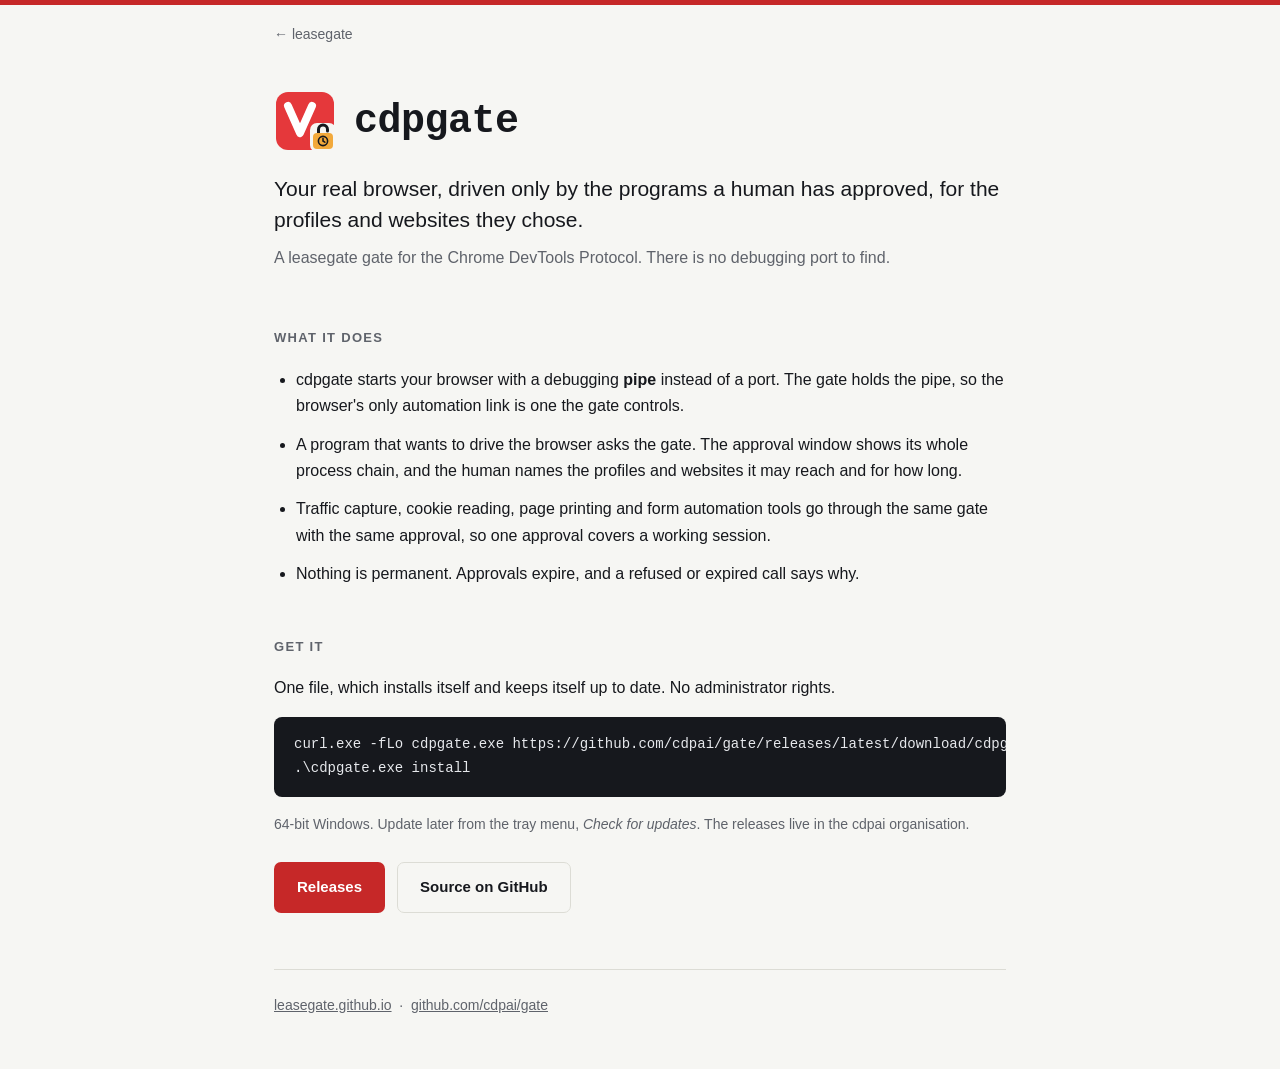
==== cdpgate/index.html @ 0ef1356b "Site for the leasegate organisation: front page and one page per product" ====
<!DOCTYPE html>
<html lang="en">
<head>
<meta charset="utf-8">
<meta name="viewport" content="width=device-width, initial-scale=1">
<title>cdpgate — a browser behind a gate</title>
<meta name="description" content="Your real browser, driven only by the programs a human has approved, for the profiles and websites they chose.">
<link rel="icon" href="../assets/cdpgate.svg" type="image/svg+xml">
<link rel="alternate icon" href="../assets/cdpgate.ico" sizes="16x16 32x32 64x64">
<link rel="apple-touch-icon" href="../assets/cdpgate-256.png">
<meta property="og:title" content="cdpgate">
<meta property="og:description" content="Your real browser, driven only by the programs a human has approved, for the profiles and websites they chose.">
<meta property="og:image" content="https://leasegate.github.io/assets/cdpgate-512.png">
<meta property="og:url" content="https://leasegate.github.io/cdpgate/">
<meta name="twitter:card" content="summary">
<link rel="stylesheet" href="../assets/site.css">
</head>
<body class="cdpgate">
<div class="wrap">
  <nav><a href="../">&larr; leasegate</a></nav>
  <header>
    <div class="mark"><picture><source media="(prefers-color-scheme: dark)" srcset="../assets/cdpgate-dark.svg"><img src="../assets/cdpgate.svg" alt="" width="64" height="64"></picture><h1>cdpgate</h1></div>
    <p class="tagline">Your real browser, driven only by the programs a human has approved, for the profiles and websites they chose.</p>
    <p class="sub">A leasegate gate for the Chrome DevTools Protocol. There is no debugging port to find.</p>
  </header>
  <section>
    <h2>What it does</h2>
    <ul class="points">
      <li>cdpgate starts your browser with a debugging <strong>pipe</strong> instead of a port. The gate holds the pipe, so the browser's only automation link is one the gate controls.</li>
      <li>A program that wants to drive the browser asks the gate. The approval window shows its whole process chain, and the human names the profiles and websites it may reach and for how long.</li>
      <li>Traffic capture, cookie reading, page printing and form automation tools go through the same gate with the same approval, so one approval covers a working session.</li>
      <li>Nothing is permanent. Approvals expire, and a refused or expired call says why.</li>
    </ul>
  </section>
  <section>
    <h2>Get it</h2>
    <p>One file, which installs itself and keeps itself up to date. No administrator rights.</p>
    <pre>curl.exe -fLo cdpgate.exe https://github.com/cdpai/gate/releases/latest/download/cdpgate.exe
.\cdpgate.exe install</pre>
    <p class="note">64-bit Windows. Update later from the tray menu, <em>Check for updates</em>. The releases live in the cdpai organisation.</p>
    <div class="actions">
      <a class="btn" href="https://github.com/cdpai/gate/releases">Releases</a>
      <a class="btn btn-ghost" href="https://github.com/cdpai/gate">Source on GitHub</a>
    </div>
  </section>
  <footer>
    <p><a href="../">leasegate.github.io</a> &nbsp;·&nbsp; <a href="https://github.com/cdpai/gate">github.com/cdpai/gate</a></p>
  </footer>
</div>
</body>
</html>
---- assets/site.css ----
/* One stylesheet for every page. A product page sets --accent and --accent-ink on <body> through a class below.
   --accent is a button fill and --link is text on the page background; they are separate tokens because a fill
   dark enough to carry its label is rarely a readable link colour on the page. */
:root {
  --bg:#f6f6f3; --surface:#ffffff; --surface-2:#eeeeea;
  --text:#16181d; --muted:#5f636b; --border:#dcdcd5;
  --link:#1a4fc0; --code-bg:#16181d; --code-text:#e6e8ec;
  --accent:#f2a93b; --accent-ink:#16181d;
}
@media (prefers-color-scheme: dark) {
  :root {
    --bg:#111317; --surface:#181b21; --surface-2:#20242b;
    --text:#e8eaee; --muted:#9aa0aa; --border:#2b3039;
    --link:#8db3ff; --code-bg:#0b0d10; --code-text:#e6e8ec;
  }
}
body.gitgate  { --accent:#1f7a3a; --accent-ink:#ffffff; }
body.sshgate  { --accent:#f2a93b; --accent-ink:#16181d; }
body.bwgate   { --accent:#1d5bd8; --accent-ink:#ffffff; }
body.cdpgate  { --accent:#c62828; --accent-ink:#ffffff; }

* { box-sizing:border-box; }
html { -webkit-text-size-adjust:100%; }
body { margin:0; background:var(--bg); color:var(--text); border-top:5px solid var(--accent);
  font:16px/1.65 -apple-system,BlinkMacSystemFont,"Segoe UI",Roboto,Helvetica,Arial,sans-serif; }
.wrap { max-width:780px; margin:0 auto; padding:0 24px; }
nav { padding:18px 0 0; font-size:14px; }
nav a { color:var(--muted); text-decoration:none; }
nav a:hover { color:var(--text); text-decoration:underline; }

header { padding:44px 0 8px; }
.mark { display:flex; align-items:center; gap:16px; margin-bottom:20px; }
.mark img { width:64px; height:64px; display:block; flex:none; }
h1 { font:700 40px/1.1 ui-monospace,SFMono-Regular,"SF Mono",Menlo,Consolas,monospace; margin:0; letter-spacing:-0.5px; }
.tagline { font-size:21px; line-height:1.45; margin:0 0 10px; }
.sub { color:var(--muted); margin:0; }

section { margin:48px 0; }
h2 { font-size:13px; text-transform:uppercase; letter-spacing:1.3px; color:var(--muted); font-weight:600; margin:0 0 18px; }
p { margin:0 0 16px; }
p:last-child { margin-bottom:0; }
ul.points { margin:0; padding-left:22px; }
ul.points li { margin:0 0 12px; }
a { color:var(--link); }

.actions { display:flex; flex-wrap:wrap; gap:12px; align-items:center; margin:26px 0 8px; }
.btn { display:inline-block; background:var(--accent); color:var(--accent-ink); padding:12px 22px; border-radius:7px;
  text-decoration:none; font-weight:600; font-size:15px; border:1px solid transparent; }
.btn:hover { filter:brightness(1.08); }
.btn-ghost { background:transparent; color:var(--text); border-color:var(--border); }
.btn-ghost:hover { background:var(--surface-2); filter:none; }
.note { font-size:14px; color:var(--muted); }

pre { background:var(--code-bg); color:var(--code-text); padding:16px 20px; border-radius:8px; overflow-x:auto;
  font:14px/1.7 ui-monospace,SFMono-Regular,"SF Mono",Menlo,Consolas,monospace; margin:0 0 16px; }
pre .c { color:#8c93a0; }
code { font:0.92em ui-monospace,SFMono-Regular,"SF Mono",Menlo,Consolas,monospace; }
p code, li code { background:var(--surface-2); padding:1px 4px; border-radius:4px; }

.cards { display:grid; grid-template-columns:1fr 1fr; gap:14px; }
@media (max-width:620px) { .cards { grid-template-columns:1fr; } }
a.card { display:block; background:var(--surface); border:1px solid var(--border); border-radius:10px; padding:18px 20px;
  text-decoration:none; color:var(--text); border-left:5px solid var(--accent); }
a.card:hover { background:var(--surface-2); }
a.card h3 { margin:0 0 6px; display:flex; align-items:center; gap:10px; font:600 17px/1.2 ui-monospace,SFMono-Regular,Menlo,Consolas,monospace; }
a.card h3 img { width:28px; height:28px; }
a.card p { font-size:14.5px; color:var(--muted); margin:0; }
a.card.gitgate { --accent:#1f7a3a; } a.card.sshgate { --accent:#f2a93b; }
a.card.bwgate { --accent:#1d5bd8; } a.card.cdpgate { --accent:#c62828; } a.card.leasegate { --accent:#f2a93b; }

footer { border-top:1px solid var(--border); margin-top:56px; padding:24px 0 52px; font-size:14px; color:var(--muted); }
footer a { color:var(--muted); }
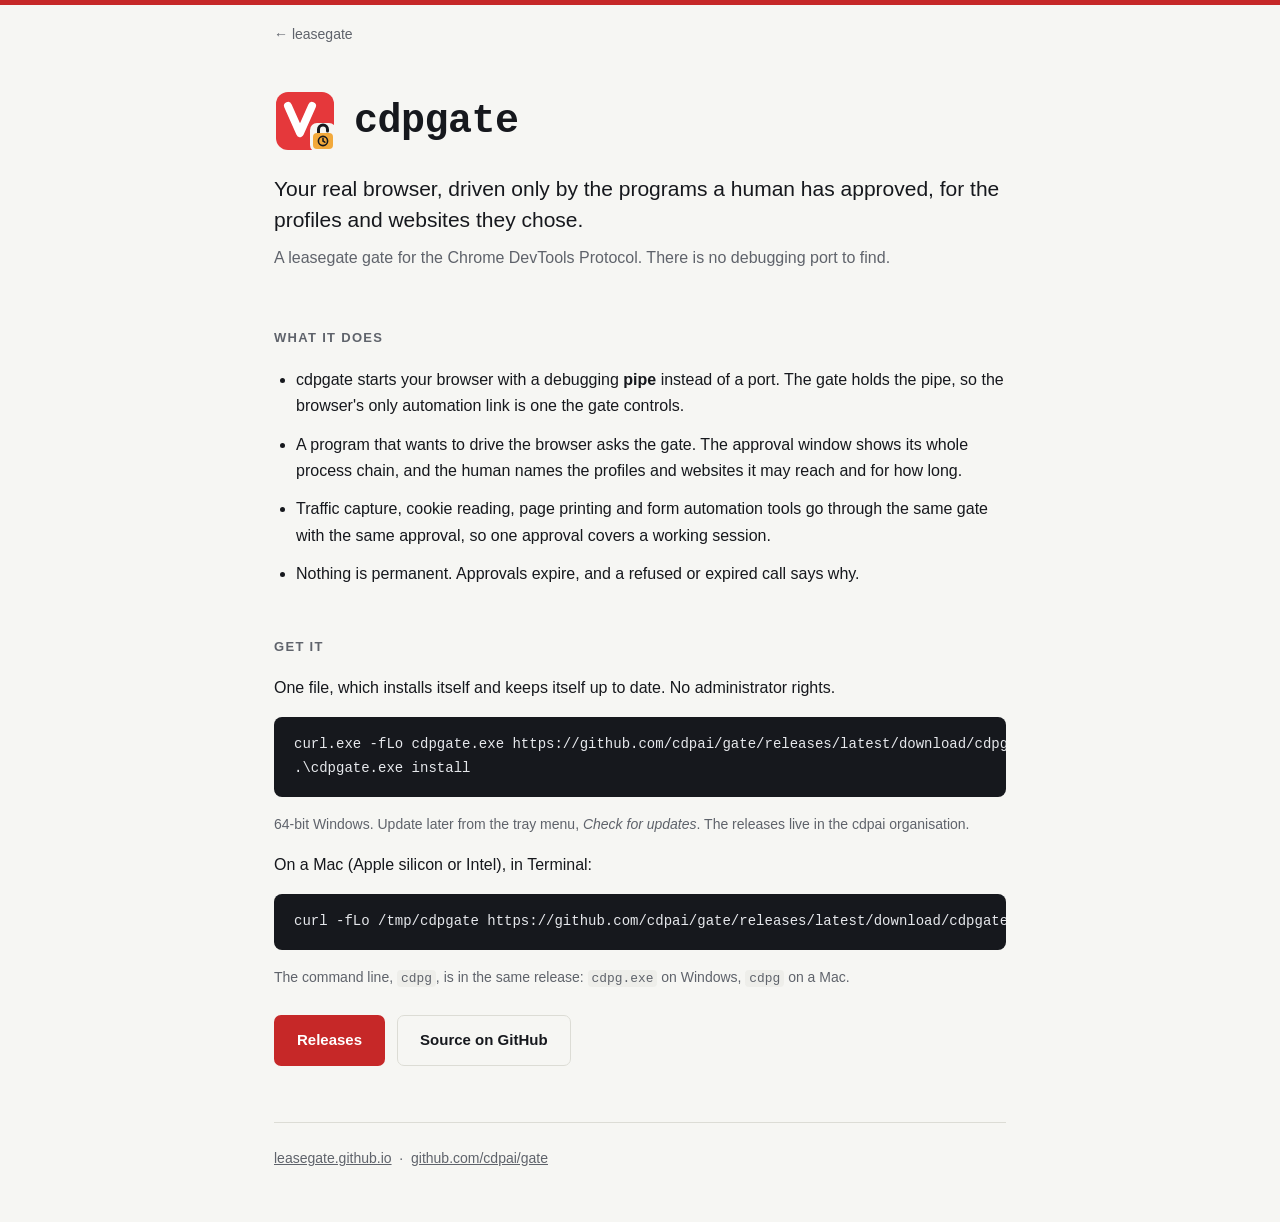
==== commit cc15e6c1: "cdpgate page: macOS install line and the cdpg command line Co-Authored-By: Claude Sonnet 5.5 <norepl" ====
--- a/cdpgate/index.html
+++ b/cdpgate/index.html
@@ -38,6 +38,9 @@
     <pre>curl.exe -fLo cdpgate.exe https://github.com/cdpai/gate/releases/latest/download/cdpgate.exe
 .\cdpgate.exe install</pre>
     <p class="note">64-bit Windows. Update later from the tray menu, <em>Check for updates</em>. The releases live in the cdpai organisation.</p>
+    <p>On a Mac (Apple silicon or Intel), in Terminal:</p>
+    <pre>curl -fLo /tmp/cdpgate https://github.com/cdpai/gate/releases/latest/download/cdpgate-macos-$(uname -m) &amp;&amp; chmod +x /tmp/cdpgate &amp;&amp; /tmp/cdpgate -Xjr:install</pre>
+    <p class="note">The command line, <code>cdpg</code>, is in the same release: <code>cdpg.exe</code> on Windows, <code>cdpg</code> on a Mac.</p>
     <div class="actions">
       <a class="btn" href="https://github.com/cdpai/gate/releases">Releases</a>
       <a class="btn btn-ghost" href="https://github.com/cdpai/gate">Source on GitHub</a>
